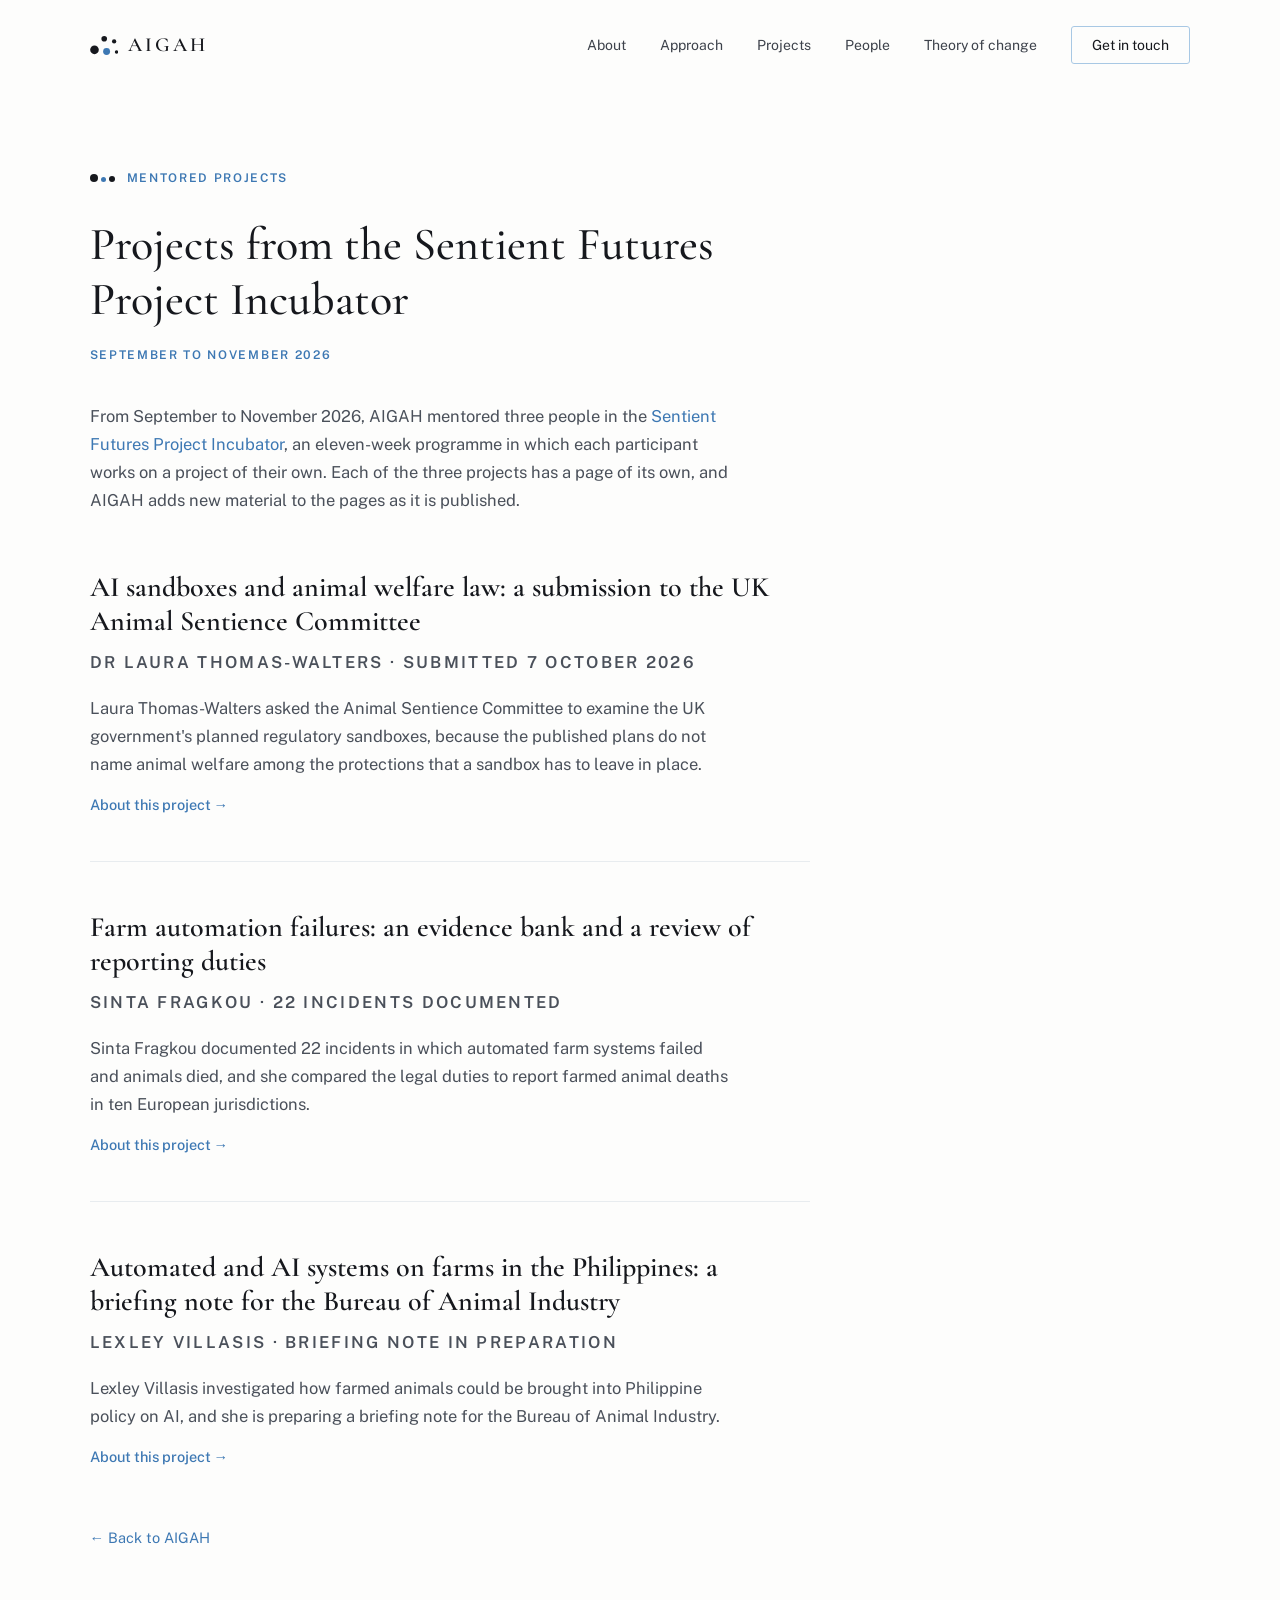
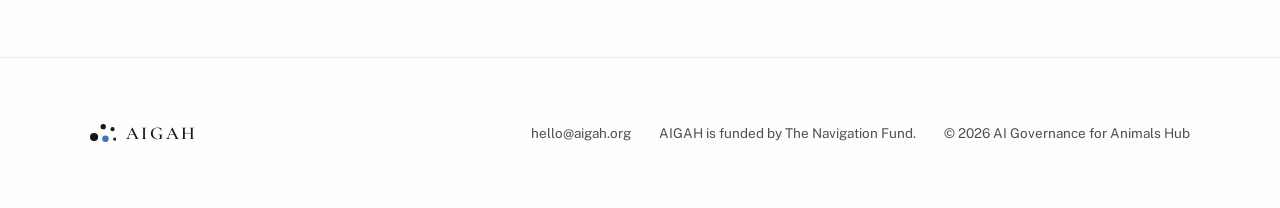
==== incubator/index.html @ 16ff51eb "Add pages for the three Sentient Futures incubator projects Each project gets a page of its own unde" ====
<!DOCTYPE html>
<html lang="en-GB">
<head>
  <meta charset="utf-8">
  <meta name="viewport" content="width=device-width, initial-scale=1">
  <title>Projects from the Sentient Futures Project Incubator – AIGAH</title>
  <meta name="description" content="Three projects that AIGAH mentored in the Sentient Futures Project Incubator in autumn 2026: a submission to the UK Animal Sentience Committee, an evidence bank of farm automation failures, and a briefing note for the Philippines.">
  <meta property="og:title" content="Projects from the Sentient Futures Project Incubator – AIGAH">
  <meta property="og:description" content="Three projects that AIGAH mentored in the Sentient Futures Project Incubator in autumn 2026: a submission to the UK Animal Sentience Committee, an evidence bank of farm automation failures, and a briefing note for the Philippines.">
  <meta property="og:image" content="https://aigah.org/assets/og-image.png">
  <meta property="og:type" content="website">
  <meta property="og:url" content="https://aigah.org/incubator/">
  <link rel="icon" href="../assets/favicon.svg" type="image/svg+xml">
  <link rel="icon" href="../assets/favicon-512.png" type="image/png" sizes="512x512">
  <link rel="apple-touch-icon" href="../assets/favicon-512.png">
  <link rel="preconnect" href="https://fonts.googleapis.com">
  <link rel="preconnect" href="https://fonts.gstatic.com" crossorigin>
  <link href="https://fonts.googleapis.com/css2?family=Cormorant+Garamond:wght@500;600&family=Public+Sans:wght@400;500;600&display=swap" rel="stylesheet">
  <link rel="stylesheet" href="../css/style.css">
</head>
<body>

  <header class="site-header">
    <a href="../index.html" class="wordmark"><svg class="wordmark-dots" viewBox="0 0 64 44" aria-hidden="true"><circle cx="10" cy="32" r="10" fill="#16181d"/><circle cx="32.5" cy="6.5" r="6.5" fill="#16181d"/><circle cx="38" cy="36" r="8" fill="#3d78b3"/><circle cx="55.5" cy="12.5" r="5" fill="#16181d"/><circle cx="61" cy="37" r="4" fill="#16181d"/></svg>AIGAH</a>
    <button class="menu-toggle" aria-expanded="false" aria-controls="site-nav">Menu</button>
    <nav class="site-nav" id="site-nav">
      <a href="../index.html#about">About</a>
      <a href="../index.html#approach">Approach</a>
      <a href="../index.html#projects">Projects</a>
      <a href="../index.html#people">People</a>
      <a href="../theory-of-change.html">Theory of change</a>
      <a href="../index.html#contact" class="nav-cta">Get in touch</a>
    </nav>
  </header>

  <main class="subpage incubator-page">
    <div class="eyebrow">
      <span class="eyebrow-dots"><span></span><span></span><span></span></span>
      <span class="eyebrow-label">Mentored projects</span>
    </div>

    <h1>Projects from the Sentient Futures Project Incubator</h1>
    <p class="subpage-status">September to November 2026</p>
    <p>From September to November 2026, AIGAH mentored three people in the <a href="https://www.sentientfutures.ai/incubator/" target="_blank" rel="noopener">Sentient Futures Project Incubator</a>, an eleven-week programme in which each participant works on a project of their own. Each of the three projects has a page of its own, and AIGAH adds new material to the pages as it is published.</p>

    <div class="incubator-list">
      <div class="project">
        <h3>AI sandboxes and animal welfare law: a submission to the UK Animal Sentience Committee</h3>
        <p class="project-status">Dr Laura Thomas-Walters · Submitted 7 October 2026</p>
        <p>Laura Thomas-Walters asked the Animal Sentience Committee to examine the UK government's planned regulatory sandboxes, because the published plans do not name animal welfare among the protections that a sandbox has to leave in place.</p>
        <div class="project-links">
          <a href="uk.html">About this project&nbsp;&rarr;</a>
        </div>
      </div>

      <div class="project">
        <h3>Farm automation failures: an evidence bank and a review of reporting duties</h3>
        <p class="project-status">Sinta Fragkou · 22 incidents documented</p>
        <p>Sinta Fragkou documented 22 incidents in which automated farm systems failed and animals died, and she compared the legal duties to report farmed animal deaths in ten European jurisdictions.</p>
        <div class="project-links">
          <a href="evidence-bank.html">About this project&nbsp;&rarr;</a>
        </div>
      </div>

      <div class="project">
        <h3>Automated and AI systems on farms in the Philippines: a briefing note for the Bureau of Animal Industry</h3>
        <p class="project-status">Lexley Villasis · Briefing note in preparation</p>
        <p>Lexley Villasis investigated how farmed animals could be brought into Philippine policy on AI, and she is preparing a briefing note for the Bureau of Animal Industry.</p>
        <div class="project-links">
          <a href="philippines.html">About this project&nbsp;&rarr;</a>
        </div>
      </div>
    </div>

    <a href="../index.html#people" class="back-link">&larr; Back to AIGAH</a>
  </main>

  <footer class="site-footer">
    <span class="footer-wordmark"><svg class="wordmark-dots" viewBox="0 0 64 44" aria-hidden="true"><circle cx="10" cy="32" r="10" fill="#16181d"/><circle cx="32.5" cy="6.5" r="6.5" fill="#16181d"/><circle cx="38" cy="36" r="8" fill="#3d78b3"/><circle cx="55.5" cy="12.5" r="5" fill="#16181d"/><circle cx="61" cy="37" r="4" fill="#16181d"/></svg>AIGAH</span>
    <div class="footer-meta">
      <a href="mailto:hello@aigah.org">hello@aigah.org</a>
      <span>AIGAH is funded by <a href="https://www.navigation.org/" target="_blank" rel="noopener">The Navigation Fund</a>.</span>
      <span>&copy; 2026 AI Governance for Animals Hub</span>
    </div>
  </footer>

  <script src="../js/site.js"></script>
</body>
</html>
---- css/style.css ----
/* ==========================================================================
   AIGAH — AI Governance for Animals Hub
   Shared stylesheet. Design system per design_handoff_aigah_website/README.md
   Palette: strictly white / near-black / one blue.
   ========================================================================== */

/* ---- Base ---------------------------------------------------------------- */

* {
  box-sizing: border-box;
}

html {
  scroll-behavior: smooth;
}

body {
  margin: 0;
  background: #fdfdfc;
  color: #16181d;
  font-family: 'Public Sans', sans-serif;
}

a {
  color: #3d78b3;
  text-decoration: none;
}

a:hover {
  color: #2c5f93;
}

.visually-hidden {
  position: absolute;
  width: 1px;
  height: 1px;
  padding: 0;
  margin: -1px;
  overflow: hidden;
  clip: rect(0 0 0 0);
  white-space: nowrap;
  border: 0;
}

/* ---- Header (sticky) ----------------------------------------------------- */

.site-header {
  position: sticky;
  top: 0;
  z-index: 10;
  display: flex;
  align-items: center;
  justify-content: space-between;
  padding: 26px 7vw;
  background: rgba(253, 253, 252, 0.85);
  -webkit-backdrop-filter: blur(8px);
  backdrop-filter: blur(8px);
  border-bottom: 1px solid transparent;
  transition: border-color 0.2s ease;
}

.site-header.scrolled {
  border-bottom-color: #e8ecef;
}

.wordmark {
  display: inline-flex;
  align-items: center;
  gap: 10px;
  font-family: 'Cormorant Garamond', serif;
  font-weight: 600;
  font-size: 20px;
  letter-spacing: 0.15em;
  color: #16181d;
}

.wordmark-dots {
  width: 28px;
  height: 19px;
  flex: none;
}

.wordmark:hover {
  color: #16181d;
}

.site-nav {
  display: flex;
  align-items: center;
  gap: 34px;
  font-size: 14px;
}

.site-nav a {
  color: #3d424b;
}

.site-nav a:hover {
  color: #2c5f93;
}

.site-nav a[aria-current='page'] {
  color: #16181d;
}

.nav-cta {
  border: 1px solid #a8c8e4;
  border-radius: 3px;
  padding: 10px 20px;
  color: #16181d !important;
}

.nav-cta:hover {
  background: #eaf2fa;
  color: #16181d !important;
}

.menu-toggle {
  display: none;
  font-family: 'Public Sans', sans-serif;
  font-size: 14px;
  color: #3d424b;
  background: none;
  border: 1px solid #e8ecef;
  border-radius: 3px;
  padding: 10px 18px;
  cursor: pointer;
}

/* Anchored sections clear the sticky header */
[id] {
  scroll-margin-top: 96px;
}

/* ---- Hero ---------------------------------------------------------------- */

.hero {
  position: relative;
  overflow: hidden;
  padding: 15vh 7vw 17vh;
}

.hero-shape {
  position: absolute;
}

.hero-shape-1 {
  top: -120px;
  left: 50%;
  transform: translateX(-50%);
  width: 760px;
  height: 580px;
  border-radius: 50%;
  background: radial-gradient(circle, #c4dcf2 0%, rgba(196, 220, 242, 0) 66%);
  filter: blur(46px);
}

.hero-shape-2 {
  top: 120px;
  left: -140px;
  width: 460px;
  height: 460px;
  background: radial-gradient(circle, #dcebf7 0%, rgba(220, 235, 247, 0) 68%);
  transform: rotate(20deg);
  filter: blur(50px);
}

.hero-shape-3 {
  bottom: -220px;
  right: -100px;
  width: 520px;
  height: 520px;
  border-radius: 50%;
  background: radial-gradient(circle, #d3e5f4 0%, rgba(211, 229, 244, 0) 68%);
  filter: blur(52px);
}

.hero-content {
  position: relative;
  display: flex;
  flex-direction: column;
  align-items: center;
  gap: 22px;
  text-align: center;
}

.hero h1 {
  margin: 0;
  font-family: 'Cormorant Garamond', serif;
  font-weight: 600;
  font-size: clamp(64px, 9vw, 108px);
  line-height: 1;
  letter-spacing: 0.16em;
  /* optical centering: cancel trailing letterspace */
  margin-right: -0.16em;
  color: #16181d;
}

.hero-subline {
  font-size: clamp(12px, 1.2vw, 15px);
  font-weight: 500;
  letter-spacing: 0.18em;
  text-transform: uppercase;
  color: #4a505a;
  margin-right: -0.18em;
}

/* ---- Current-action line ------------------------------------------------- */

.current-action {
  border-top: 1px solid #e8ecef;
  border-bottom: 1px solid #e8ecef;
  padding: 18px 7vw;
  font-size: 15px;
  line-height: 1.6;
  color: #4a505a;
}

.current-action strong {
  font-weight: 600;
  color: #16181d;
}

/* Avoid a doubled hairline when the current-action block is present:
   the following section drops its own top border. */
.current-action + section {
  border-top: none;
}

/* ---- Sections (shared pattern) ------------------------------------------- */

section {
  border-top: 1px solid #e8ecef;
}

.section-split {
  padding: 110px 7vw;
  display: grid;
  grid-template-columns: minmax(140px, 220px) 1fr;
  gap: 48px;
}

.section-stacked {
  padding: 110px 7vw;
}

.section-stacked .eyebrow {
  margin-bottom: 56px;
}

.eyebrow {
  display: flex;
  align-items: baseline;
  gap: 12px;
}

.eyebrow-dots {
  display: inline-flex;
  gap: 3px;
  align-items: flex-end;
}

.eyebrow-dots span {
  border-radius: 50%;
  background: #16181d;
}

.eyebrow-dots span:nth-child(1) {
  width: 8px;
  height: 8px;
}

.eyebrow-dots span:nth-child(2) {
  width: 5px;
  height: 5px;
  background: #3d78b3;
}

.eyebrow-dots span:nth-child(3) {
  width: 6px;
  height: 6px;
}

.eyebrow-label {
  font-size: 12px;
  font-weight: 600;
  letter-spacing: 0.14em;
  text-transform: uppercase;
  color: #3d78b3;
}

section h2 {
  margin: 0 0 26px;
  font-family: 'Cormorant Garamond', serif;
  font-weight: 500;
  font-size: clamp(32px, 3.6vw, 46px);
  line-height: 1.2;
  color: #16181d;
  max-width: 640px;
  text-wrap: pretty;
}

section p {
  margin: 0 0 18px;
  font-size: 16.5px;
  line-height: 1.7;
  color: #4a505a;
  max-width: 580px;
  text-wrap: pretty;
}

section p:last-child {
  margin-bottom: 0;
}

/* ---- Our work ------------------------------------------------------------ */

.work-grid {
  display: grid;
  grid-template-columns: repeat(auto-fit, minmax(260px, 1fr));
  gap: 56px;
}

.work-grid h3 {
  margin: 0 0 14px;
  font-family: 'Cormorant Garamond', serif;
  font-weight: 600;
  font-size: 28px;
  color: #16181d;
}

.work-grid p {
  margin: 0;
  font-size: 15.5px;
  line-height: 1.7;
  color: #4a505a;
  text-wrap: pretty;
}

/* ---- Current projects ---------------------------------------------------- */

.project {
  max-width: 720px;
}

.project + .project {
  border-top: 1px solid #e8ecef;
  margin-top: 48px;
  padding-top: 48px;
}

.project h3 {
  margin: 0 0 10px;
  font-family: 'Cormorant Garamond', serif;
  font-weight: 600;
  font-size: 28px;
  color: #16181d;
  text-wrap: pretty;
}

.project-status {
  margin: 0 0 16px;
  font-size: 12px;
  font-weight: 600;
  letter-spacing: 0.14em;
  text-transform: uppercase;
  color: #3d78b3;
}

.project p {
  margin: 0 0 16px;
  font-size: 15.5px;
  line-height: 1.7;
  color: #4a505a;
  max-width: 640px;
  text-wrap: pretty;
}

.project-links {
  display: flex;
  flex-wrap: wrap;
  gap: 8px 24px;
  font-size: 14.5px;
  font-weight: 500;
}

/* ---- People -------------------------------------------------------------- */

.people-grid {
  display: grid;
  grid-template-columns: minmax(140px, 220px) 1fr;
  gap: 48px;
  align-items: start;
}

/* a second person card (founder, then team) */
.people-grid + .people-grid {
  margin-top: 56px;
}

.people-grid img {
  display: block;
  width: 100%;
  max-width: 220px;
  height: auto;
  border-radius: 3px;
  background: #e8ecef;
}

.people-name {
  margin: 0 0 12px;
  font-family: 'Cormorant Garamond', serif;
  font-weight: 600;
  font-size: 24px;
  color: #16181d;
}

/* ---- Get in touch -------------------------------------------------------- */

.contact {
  position: relative;
  overflow: hidden;
  padding: 100px 7vw;
  text-align: center;
}

.contact-shape {
  position: absolute;
  bottom: -260px;
  left: 50%;
  transform: translateX(-50%);
  width: 680px;
  height: 480px;
  border-radius: 50%;
  background: radial-gradient(circle, #dcebf7 0%, rgba(220, 235, 247, 0) 68%);
  filter: blur(50px);
}

.contact-content {
  position: relative;
  display: flex;
  flex-direction: column;
  align-items: center;
  gap: 24px;
}

.contact h2 {
  margin: 0;
  font-size: clamp(30px, 3.2vw, 42px);
  max-width: 560px;
}

.contact p {
  margin: 0;
  font-size: 16px;
  line-height: 1.65;
  max-width: 480px;
}

.newsletter-form {
  display: flex;
  gap: 12px;
  width: 100%;
  max-width: 480px;
}

.newsletter-form input[type='email'] {
  flex: 1;
  min-width: 0;
  font-family: 'Public Sans', sans-serif;
  font-size: 14px;
  color: #16181d;
  background: #fdfdfc;
  border: 1px solid #e8ecef;
  border-radius: 3px;
  padding: 14px 16px;
}

.newsletter-form input[type='email']::placeholder {
  color: #5a5f68;
}

.newsletter-form input[type='email']:focus {
  outline: none;
  border-color: #a8c8e4;
}

.newsletter-form button {
  font-family: 'Public Sans', sans-serif;
  font-size: 14px;
  color: #fff;
  background: #16181d;
  border: none;
  border-radius: 3px;
  padding: 14px 28px;
  cursor: pointer;
  white-space: nowrap;
}

.newsletter-form button:hover {
  background: #2c3038;
}

.newsletter-message {
  margin: 0;
  font-size: 14.5px;
  line-height: 1.6;
  color: #4a505a;
}

.newsletter-message[hidden] {
  display: none;
}

.contact-alt {
  margin: 0;
  font-size: 14.5px;
  color: #5a5f68;
}

/* ---- Footer -------------------------------------------------------------- */

.site-footer {
  border-top: 1px solid #e8ecef;
  padding: 64px 7vw;
  display: flex;
  flex-wrap: wrap;
  align-items: center;
  justify-content: space-between;
  gap: 24px;
}

.footer-wordmark {
  display: inline-flex;
  align-items: center;
  gap: 10px;
  font-family: 'Cormorant Garamond', serif;
  font-weight: 600;
  font-size: 18px;
  letter-spacing: 0.15em;
  color: #16181d;
}

.footer-wordmark .wordmark-dots {
  width: 26px;
  height: 18px;
}

.footer-meta {
  display: flex;
  flex-wrap: wrap;
  gap: 8px 28px;
  font-size: 13.5px;
  color: #4a505a;
}

.footer-meta a {
  color: #4a505a;
}

.footer-meta a:hover {
  color: #3d78b3;
}

/* ---- Sub-page ------------------------------------------------------------ */

.subpage {
  padding: 80px 7vw 110px;
  border-top: none;
}

.subpage .eyebrow {
  margin-bottom: 32px;
}

.subpage h1 {
  margin: 0 0 18px;
  font-family: 'Cormorant Garamond', serif;
  font-weight: 500;
  font-size: clamp(32px, 3.6vw, 46px);
  line-height: 1.2;
  color: #16181d;
  max-width: 720px;
  text-wrap: pretty;
}

.subpage .subpage-status {
  margin: 0 0 36px;
  font-size: 12px;
  font-weight: 600;
  letter-spacing: 0.14em;
  text-transform: uppercase;
  color: #3d78b3;
}

.subpage p {
  margin: 0 0 18px;
  font-size: 16.5px;
  line-height: 1.7;
  color: #4a505a;
  max-width: 640px;
  text-wrap: pretty;
}

.subpage-links {
  margin: 44px 0 0;
  display: flex;
  flex-direction: column;
  gap: 18px;
  font-size: 16px;
  font-weight: 500;
}

.subpage-links .link-note {
  margin: -12px 0 0;
  font-size: 13.5px;
  font-weight: 400;
  color: #5a5f68;
}

.back-link {
  display: inline-block;
  margin-top: 64px;
  font-size: 14.5px;
}

/* ---- Section intro (stacked sections with a heading) -------------------- */

.section-stacked .eyebrow:has(+ h2) {
  margin-bottom: 32px;
}

.section-intro {
  margin: 0 0 56px;
  max-width: 640px;
}

/* ---- Approach: the three layers ------------------------------------------ */

.layers {
  display: grid;
  grid-template-columns: repeat(3, minmax(0, 1fr));
  grid-template-rows: repeat(7, auto);
}

/* each layer is a spine that runs down into the shared thread below */
.layer {
  position: relative;
  grid-row: span 7;
  display: grid;
  grid-template-rows: subgrid;
  padding: 0 28px 32px 24px;
  border-left: 2px solid #3d78b3;
}

.layer::before {
  content: '';
  position: absolute;
  top: -1px;
  left: -7px;
  width: 12px;
  height: 12px;
  border-radius: 50%;
  background: #3d78b3;
}

.layer .layer-num {
  margin: 0 0 14px;
  font-size: 13px;
  font-weight: 600;
  line-height: 1;
  letter-spacing: 0.14em;
  color: #3d78b3;
}

.layer-name {
  margin: 0 0 6px;
  font-family: 'Cormorant Garamond', serif;
  font-weight: 600;
  font-size: 28px;
  line-height: 1.2;
  color: #16181d;
}

.layer .layer-gist {
  margin: 0 0 20px;
  font-size: 14px;
  line-height: 1.5;
  color: #5a5f68;
}

.layer-row {
  padding: 14px 0 16px;
  border-top: 1px solid #e8ecef;
}

.layer-row .layer-label {
  margin: 0 0 6px;
  font-size: 11.5px;
  font-weight: 600;
  line-height: 1.5;
  letter-spacing: 0.14em;
  text-transform: uppercase;
  color: #3d78b3;
}

.layer-row p:not(.layer-label) {
  margin: 0;
  font-size: 15px;
  line-height: 1.65;
  color: #4a505a;
}

.layers-thread {
  position: relative;
  padding: 20px 0 0 24px;
  border-top: 2px solid #3d78b3;
}

.layers-thread::after {
  content: '';
  position: absolute;
  top: -7px;
  right: -2px;
  border-left: 12px solid #3d78b3;
  border-top: 6px solid transparent;
  border-bottom: 6px solid transparent;
}

.layers-thread p {
  max-width: min(720px, calc(100% - 240px));
  font-size: 16.5px;
  color: #16181d;
}

.layers-thread .layers-thread-end {
  position: absolute;
  top: 14px;
  right: 0;
  margin: 0;
  max-width: none;
  font-size: 11.5px;
  font-weight: 600;
  letter-spacing: 0.14em;
  text-transform: uppercase;
  color: #3d78b3;
}

.layers-thread strong {
  font-weight: 600;
}

.layers-hub {
  margin-top: 44px;
  display: grid;
  grid-template-columns: minmax(140px, 220px) 1fr;
  gap: 48px;
  padding: 28px 32px;
  border: 1px solid #a8c8e4;
}

.layers-hub .layers-hub-title {
  margin: 0;
  font-family: 'Cormorant Garamond', serif;
  font-weight: 600;
  font-size: 24px;
  line-height: 1.25;
  color: #16181d;
}

.layers-hub p {
  max-width: 640px;
}

.hub-list {
  list-style: none;
  margin: 0 0 18px;
  padding: 0;
}

.hub-list li {
  max-width: 680px;
  margin: 0 0 10px;
  font-size: 15.5px;
  line-height: 1.65;
  color: #4a505a;
}

.hub-list strong {
  font-weight: 600;
  color: #16181d;
}

.layers-hub .layers-hub-link {
  font-size: 14.5px;
  font-weight: 500;
}

/* ---- Why now: timeline ---------------------------------------------------- */

.timeline-legend {
  display: flex;
  align-items: center;
  gap: 8px;
  margin: 0 0 28px;
  font-size: 13px;
  color: #5a5f68;
}

.legend-dot {
  display: inline-block;
  width: 9px;
  height: 9px;
  border-radius: 50%;
}

.legend-aigah {
  background: #3d78b3;
}

.legend-window {
  margin-left: 18px;
  background: #16181d;
}

.timeline {
  list-style: none;
  margin: 0;
  padding: 0;
  max-width: 780px;
}

.timeline-item {
  display: grid;
  grid-template-columns: 160px 1fr;
}

.timeline-item .timeline-date {
  margin: 0;
  padding: 0 28px 26px 0;
  font-size: 12.5px;
  font-weight: 600;
  line-height: 26px;
  letter-spacing: 0.1em;
  text-transform: uppercase;
  color: #16181d;
}

.timeline-body {
  position: relative;
  padding: 0 0 26px 28px;
  border-left: 1px solid #e8ecef;
}

.timeline-body::before {
  content: '';
  position: absolute;
  top: 8px;
  left: -5px;
  width: 9px;
  height: 9px;
  border-radius: 50%;
  background: #16181d;
}

.is-aigah .timeline-body::before {
  background: #3d78b3;
}

.timeline-body p {
  margin: 0;
  font-size: 15.5px;
  line-height: 26px;
  color: #4a505a;
}

.timeline-item.is-past .timeline-date,
.timeline-item.is-past .timeline-body p {
  color: #5a5f68;
}

.is-past .timeline-body::before {
  background: #a8c8e4;
}

.timeline-item:last-child .timeline-body,
.timeline-item:last-child .timeline-date {
  padding-bottom: 0;
}

/* ---- People: role line and the people working with AIGAH ----------------- */

.people-role {
  margin: -6px 0 14px;
  font-size: 12px;
  font-weight: 600;
  letter-spacing: 0.14em;
  text-transform: uppercase;
  color: #3d78b3;
}

.people-group {
  margin-top: 72px;
  padding-top: 48px;
  border-top: 1px solid #e8ecef;
}

.people-group-title {
  margin: 0 0 14px;
  font-family: 'Cormorant Garamond', serif;
  font-weight: 600;
  font-size: 28px;
  color: #16181d;
}

.people-group > p {
  max-width: 640px;
}

.mentees,
.advisors {
  list-style: none;
  margin: 36px 0 0;
  padding: 0;
  display: grid;
  grid-template-columns: repeat(auto-fit, minmax(240px, 1fr));
  gap: 40px 48px;
}

.mentees .people-name,
.advisors .people-name {
  margin: 0 0 8px;
  font-size: 22px;
}

/* linked names keep the heading colour; a thin blue underline marks the link */
.people-name a {
  color: inherit;
  text-decoration: underline;
  text-decoration-color: #3d78b3;
  text-decoration-thickness: 1px;
  text-underline-offset: 4px;
}

.people-name a:hover {
  color: #3d78b3;
}

/* optional portrait above a name (advisors, mentees) */
.mentees img,
.advisors img {
  display: block;
  width: 120px;
  height: 120px;
  margin: 0 0 18px;
  object-fit: cover;
  border-radius: 3px;
  background: #e8ecef;
}

.advisors .advisor-who {
  margin: 0;
  font-size: 15px;
  line-height: 1.65;
  color: #4a505a;
}

.mentees .mentee-who {
  margin: 0 0 12px;
  font-size: 14px;
  line-height: 1.6;
  color: #5a5f68;
}

.mentees .mentee-project {
  margin: 0 0 12px;
  font-size: 15.5px;
  line-height: 1.65;
  color: #16181d;
}

.mentees .mentee-when {
  margin: 0;
  font-size: 12px;
  font-weight: 600;
  letter-spacing: 0.14em;
  text-transform: uppercase;
  color: #3d78b3;
}

/* ---- Get involved: by audience ------------------------------------------- */

.audience-grid {
  display: grid;
  grid-template-columns: repeat(auto-fit, minmax(260px, 1fr));
  gap: 56px;
}

.audience-grid h3 {
  margin: 0 0 14px;
  font-family: 'Cormorant Garamond', serif;
  font-weight: 600;
  font-size: 24px;
  line-height: 1.25;
  color: #16181d;
  text-wrap: pretty;
}

.audience-grid p {
  margin: 0;
  font-size: 15.5px;
  line-height: 1.7;
  color: #4a505a;
}

/* ---- Theory of change sub-page ------------------------------------------- */

.toc-page .toc-aims {
  margin: 44px 0 0;
  display: grid;
  grid-template-columns: minmax(0, 1fr) minmax(0, 2fr);
  gap: 20px;
}

.toc-aim {
  padding: 22px 24px;
  border: 1px solid #e8ecef;
}

.toc-aim-goal {
  border-color: #a8c8e4;
}

.toc-page .toc-aim-label {
  margin: 0 0 8px;
  font-size: 12px;
  font-weight: 600;
  letter-spacing: 0.14em;
  text-transform: uppercase;
  color: #3d78b3;
}

.toc-page .toc-aim-text {
  margin: 0;
  max-width: none;
  font-family: 'Cormorant Garamond', serif;
  font-weight: 500;
  font-size: 24px;
  line-height: 1.3;
  color: #16181d;
}

.toc-page .toc-lead {
  margin: 44px 0 28px;
  max-width: 720px;
}

.toc-grid {
  display: grid;
  grid-template-columns: 140px repeat(4, minmax(0, 1fr));
  grid-template-rows: auto repeat(4, auto);
  column-gap: 16px;
  row-gap: 22px;
}

.toc-rowlabels,
.toc-col {
  grid-row: 1 / span 5;
  display: grid;
  grid-template-rows: subgrid;
}

.toc-rowlabels {
  grid-column: 1;
}

.toc-rl {
  align-self: center;
  font-size: 11px;
  font-weight: 600;
  line-height: 1.5;
  letter-spacing: 0.12em;
  text-transform: uppercase;
  color: #5a5f68;
}

.toc-head {
  grid-row: 1;
  padding-bottom: 8px;
  border-bottom: 2px solid #16181d;
}

.toc-page .toc-head h2 {
  margin: 0 0 4px;
  font-family: 'Cormorant Garamond', serif;
  font-weight: 600;
  font-size: 24px;
  line-height: 1.2;
  color: #16181d;
}

.toc-page .toc-head p {
  margin: 0;
  font-size: 13px;
  line-height: 1.5;
  color: #5a5f68;
}

.toc-change { grid-row: 2; }
.toc-know { grid-row: 3; }
.toc-produce { grid-row: 4; }
.toc-do { grid-row: 5; }

.toc-cell {
  position: relative;
  padding: 14px 16px;
  border: 1px solid #e8ecef;
}

.toc-page .toc-cell p {
  margin: 0;
  max-width: none;
  font-size: 14.5px;
  line-height: 1.6;
  color: #4a505a;
}

.toc-page .toc-change p {
  font-weight: 500;
  color: #16181d;
}

/* per-cell labels: for screen readers on wide screens, visible when stacked */
.toc-page .toc-cell .toc-label {
  position: absolute;
  width: 1px;
  height: 1px;
  overflow: hidden;
  clip: rect(0 0 0 0);
  white-space: nowrap;
}

/* arrows: each column reads from the bottom up */
.toc-know::after,
.toc-produce::after,
.toc-do::after {
  content: '\2191';
  position: absolute;
  top: -21px;
  left: 50%;
  transform: translateX(-50%);
  font-size: 14px;
  line-height: 20px;
  color: #3d78b3;
}

.toc-hub .toc-head {
  border-bottom-color: #3d78b3;
}

.toc-hub .toc-cell {
  border-color: #a8c8e4;
}

.toc-page .toc-note {
  margin: 18px 0 0;
  font-size: 13.5px;
  color: #5a5f68;
}

.toc-page .toc-subhead {
  margin: 80px 0 24px;
  font-family: 'Cormorant Garamond', serif;
  font-weight: 500;
  font-size: clamp(26px, 2.6vw, 34px);
  line-height: 1.2;
  color: #16181d;
}

.glossary {
  margin: 0;
  display: grid;
  grid-template-columns: minmax(160px, 240px) 1fr;
  gap: 14px 32px;
  max-width: 900px;
}

.glossary dt {
  font-size: 14.5px;
  font-weight: 600;
  line-height: 1.65;
  color: #16181d;
}

.glossary dd {
  margin: 0;
  font-size: 14.5px;
  line-height: 1.65;
  color: #4a505a;
}

.toc-page .toc-extended {
  margin-top: 56px;
}

/* ---- Wide-to-narrow for the new components ------------------------------- */

@media (max-width: 1000px) {
  .toc-grid {
    display: block;
  }

  .toc-rowlabels {
    display: none;
  }

  .toc-col {
    display: flex;
    flex-direction: column;
    gap: 22px;
    margin-bottom: 48px;
  }

  .toc-page .toc-cell .toc-label {
    position: static;
    width: auto;
    height: auto;
    overflow: visible;
    clip: auto;
    white-space: normal;
    margin: 0 0 6px;
    font-size: 11px;
    font-weight: 600;
    letter-spacing: 0.12em;
    text-transform: uppercase;
    color: #3d78b3;
  }

  /* stacked, each column reads from the top down */
  .toc-know::after,
  .toc-produce::after,
  .toc-do::after {
    content: '\2193';
    top: auto;
    bottom: -21px;
  }
}

@media (max-width: 900px) {
  .layers {
    grid-template-columns: 1fr;
    grid-template-rows: none;
  }

  .layer {
    display: block;
    grid-row: auto;
    padding: 0 0 36px 22px;
  }

  .layers-thread {
    margin-top: 0;
    padding: 0 0 30px 22px;
    border-top: none;
    border-left: 2px solid #3d78b3;
  }

  .layers-thread p {
    max-width: none;
  }

  .layers-thread .layers-thread-end {
    position: static;
    margin: 0 0 8px;
  }

  .layers-thread::after {
    top: auto;
    right: auto;
    bottom: -10px;
    left: -7px;
    border-top: 12px solid #3d78b3;
    border-left: 6px solid transparent;
    border-right: 6px solid transparent;
    border-bottom: none;
  }

  .layers-hub {
    grid-template-columns: 1fr;
    gap: 12px;
    padding: 24px;
  }

  .toc-page .toc-aims {
    grid-template-columns: 1fr;
  }
}

@media (max-width: 720px) {
  .timeline-item {
    grid-template-columns: 108px 1fr;
  }

  .timeline-item .timeline-date {
    padding-right: 18px;
    font-size: 11.5px;
    line-height: 20px;
    letter-spacing: 0.08em;
  }

  .timeline-body {
    padding-left: 20px;
  }

  .timeline-body::before {
    top: 6px;
  }

  .timeline-body p {
    line-height: 22px;
  }

  .glossary {
    grid-template-columns: 1fr;
    gap: 4px;
  }

  .glossary dd {
    margin-bottom: 14px;
  }
}

/* ---- Responsive ---------------------------------------------------------- */

@media (max-width: 900px) {
  .site-nav {
    display: none;
    position: absolute;
    top: 100%;
    left: 0;
    right: 0;
    flex-direction: column;
    align-items: flex-start;
    gap: 0;
    padding: 8px 7vw 20px;
    background: rgba(253, 253, 252, 0.97);
    -webkit-backdrop-filter: blur(8px);
    backdrop-filter: blur(8px);
    border-bottom: 1px solid #e8ecef;
  }

  .site-nav.open {
    display: flex;
  }

  .site-nav a {
    padding: 12px 0;
  }

  .site-nav .nav-cta {
    margin-top: 8px;
    padding: 10px 20px;
  }

  .menu-toggle {
    display: block;
  }
}

@media (max-width: 720px) {
  .section-split,
  .people-grid {
    grid-template-columns: 1fr;
    gap: 32px;
  }

  .section-split {
    padding: 72px 7vw;
  }

  .section-stacked {
    padding: 72px 7vw;
  }

  .section-stacked .eyebrow {
    margin-bottom: 40px;
  }

  .contact {
    padding: 72px 7vw;
  }

  .newsletter-form {
    flex-direction: column;
  }

  .subpage {
    padding: 56px 7vw 72px;
  }
}

/* ---- Incubator project pages --------------------------------------------- */

/* links to the three project pages; the current page is underlined in blue */
.project-nav {
  display: flex;
  flex-wrap: wrap;
  gap: 4px 36px;
  margin: 0 0 56px;
  border-bottom: 1px solid #e8ecef;
}

.project-nav a {
  padding: 0 0 14px;
  margin-bottom: -1px;
  border-bottom: 2px solid transparent;
  font-size: 15.5px;
  font-weight: 500;
  color: #5a5f68;
}

.project-nav a:hover {
  color: #16181d;
}

.project-nav a[aria-current="page"] {
  color: #16181d;
  border-bottom-color: #3d78b3;
}

.project-nav .project-nav-all {
  margin-left: auto;
  font-size: 14.5px;
  font-weight: 400;
}

.subpage .panel-byline {
  margin: 0 0 10px;
  font-size: 15px;
  color: #5a5f68;
}

.subpage .panel-source {
  margin: 0 0 4px;
  font-size: 12px;
  font-weight: 600;
  letter-spacing: 0.14em;
  text-transform: uppercase;
  color: #5a5f68;
}

.subpage .panel-source + .panel-subhead {
  margin-top: 20px;
}

.panel-subhead {
  margin: 44px 0 16px;
  font-family: 'Cormorant Garamond', serif;
  font-weight: 600;
  font-size: 26px;
  color: #16181d;
}

.resources {
  margin: 0 0 8px;
  max-width: 640px;
}

.resources dt {
  margin: 0 0 4px;
  font-size: 16.5px;
  font-weight: 600;
  color: #16181d;
}

.resources dd {
  margin: 0 0 18px;
  font-size: 16.5px;
  line-height: 1.7;
  color: #4a505a;
}

.figures {
  margin: 0 0 8px;
  padding: 0 0 0 20px;
  max-width: 620px;
  font-size: 16.5px;
  line-height: 1.7;
  color: #4a505a;
}

.figures li {
  margin: 0 0 6px;
}

.material {
  list-style: none;
  margin: 0;
  padding: 0;
  max-width: 640px;
  border-top: 1px solid #e8ecef;
}

.material li {
  display: flex;
  flex-wrap: wrap;
  align-items: baseline;
  justify-content: space-between;
  gap: 4px 24px;
  padding: 14px 0;
  border-bottom: 1px solid #e8ecef;
  font-size: 15.5px;
  line-height: 1.55;
}

.material-title {
  flex: 1 1 320px;
  color: #4a505a;
}

a.material-title {
  color: #3d78b3;
  font-weight: 500;
}

a.material-title:hover {
  color: #2c5f93;
}

.material-note {
  font-size: 12px;
  font-weight: 600;
  letter-spacing: 0.14em;
  text-transform: uppercase;
  color: #8a909a;
}

.subpage .project-context {
  margin: 56px 0 0;
  padding-top: 24px;
  border-top: 1px solid #e8ecef;
  font-size: 14.5px;
  color: #5a5f68;
}

.project-context + .back-link {
  margin-top: 32px;
}

/* overview of the three projects */
.incubator-list {
  margin-top: 56px;
}

.incubator-list .project h3 {
  max-width: 720px;
}

/* link from a mentee entry on the home page to the project's page */
.mentees .mentee-link {
  margin: 12px 0 0;
  font-size: 14.5px;
  font-weight: 500;
}

@media (max-width: 720px) {
  .project-nav .project-nav-all {
    margin-left: 0;
  }
}
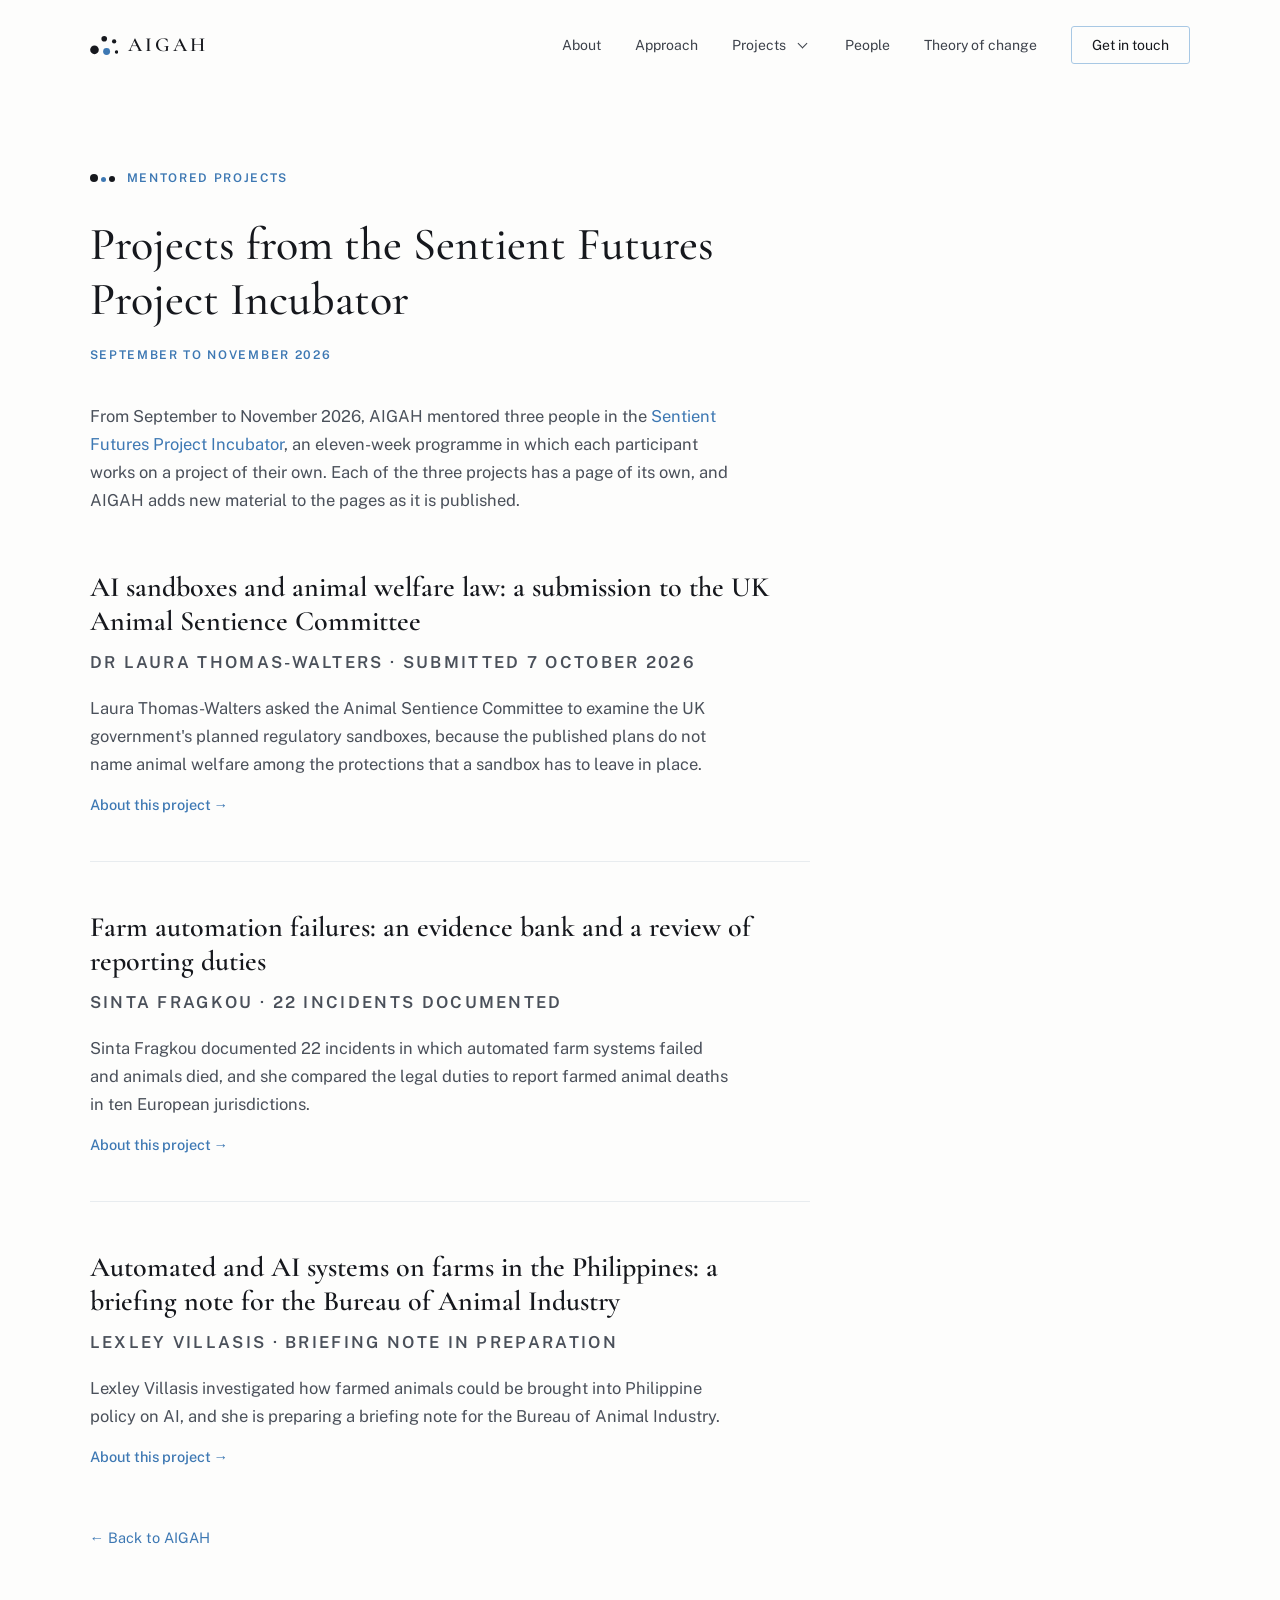
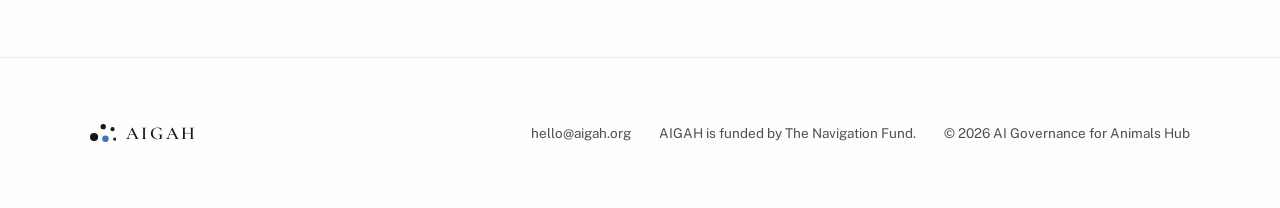
==== commit 4dac6d71: "Add a Projects menu to the header "Projects" in the header now opens a list of the six projects and " ====
--- a/incubator/index.html
+++ b/incubator/index.html
@@ -26,7 +26,19 @@
     <nav class="site-nav" id="site-nav">
       <a href="../index.html#about">About</a>
       <a href="../index.html#approach">Approach</a>
-      <a href="../index.html#projects">Projects</a>
+      <div class="nav-group">
+        <a href="../index.html#projects">Projects</a>
+        <button class="nav-sub-toggle" type="button" aria-expanded="false" aria-controls="nav-projects"><span class="visually-hidden">Show the list of projects</span></button>
+        <div class="nav-sub" id="nav-projects">
+          <a href="../index.html#gap-map">Regulatory gap map</a>
+          <a href="../index.html#criteria">Criteria for &ldquo;non-human welfare&rdquo;</a>
+          <a href="../incubator/uk.html">UK: Animal Sentience Committee</a>
+          <a href="../index.html#eu-consultation">EU consultation on high-risk AI</a>
+          <a href="../incubator/evidence-bank.html">Evidence bank of farm automation failures</a>
+          <a href="../incubator/philippines.html">Philippines: AI on farms</a>
+          <a href="../incubator/" class="nav-sub-all" aria-current="page">Sentient Futures incubator: all three projects</a>
+        </div>
+      </div>
       <a href="../index.html#people">People</a>
       <a href="../theory-of-change.html">Theory of change</a>
       <a href="../index.html#contact" class="nav-cta">Get in touch</a>
--- a/css/style.css
+++ b/css/style.css
@@ -125,6 +125,81 @@
   border-radius: 3px;
   padding: 10px 18px;
   cursor: pointer;
+}
+
+/* Projects menu: a list of project pages that opens under "Projects" */
+.nav-group {
+  position: relative;
+  display: inline-flex;
+  align-items: center;
+  gap: 7px;
+}
+
+.nav-sub-toggle {
+  display: inline-flex;
+  align-items: center;
+  justify-content: center;
+  width: 18px;
+  height: 18px;
+  padding: 0;
+  border: 0;
+  background: none;
+  cursor: pointer;
+}
+
+.nav-sub-toggle::before {
+  content: '';
+  width: 6px;
+  height: 6px;
+  border-right: 1.5px solid #3d424b;
+  border-bottom: 1.5px solid #3d424b;
+  transform: translateY(-2px) rotate(45deg);
+}
+
+.nav-group.open .nav-sub-toggle::before {
+  transform: translateY(2px) rotate(-135deg);
+}
+
+/* the top padding bridges the gap to the link, so the list stays open while the pointer moves down */
+.nav-sub {
+  display: none;
+  position: absolute;
+  top: 100%;
+  left: -21px;
+  padding-top: 16px;
+  z-index: 11;
+}
+
+.nav-sub::before {
+  content: '';
+  position: absolute;
+  inset: 16px 0 0 0;
+  background: #fdfdfc;
+  border: 1px solid #e8ecef;
+  border-radius: 3px;
+  z-index: -1;
+}
+
+.nav-group:hover .nav-sub,
+.nav-group.open .nav-sub {
+  display: block;
+}
+
+.nav-sub a {
+  display: block;
+  padding: 9px 20px;
+  white-space: nowrap;
+}
+
+.nav-sub a:first-child {
+  padding-top: 16px;
+}
+
+.nav-sub .nav-sub-all {
+  margin-top: 7px;
+  padding-top: 14px;
+  padding-bottom: 16px;
+  border-top: 1px solid #e8ecef;
 }
 
 /* Anchored sections clear the sticky header */
@@ -1362,6 +1437,40 @@
     padding: 10px 20px;
   }
 
+  /* in the phone menu the project pages are listed under "Projects", always visible */
+  .nav-group {
+    display: block;
+  }
+
+  .nav-group > a {
+    display: block;
+  }
+
+  .nav-sub-toggle {
+    display: none;
+  }
+
+  .nav-sub {
+    display: block;
+    position: static;
+    padding: 0 0 6px 16px;
+    border-left: 1px solid #e8ecef;
+  }
+
+  .nav-sub::before {
+    display: none;
+  }
+
+  .nav-sub a,
+  .nav-sub a:first-child,
+  .nav-sub .nav-sub-all {
+    margin: 0;
+    padding: 7px 0;
+    border: 0;
+    white-space: normal;
+    font-size: 13.5px;
+  }
+
   .menu-toggle {
     display: block;
   }
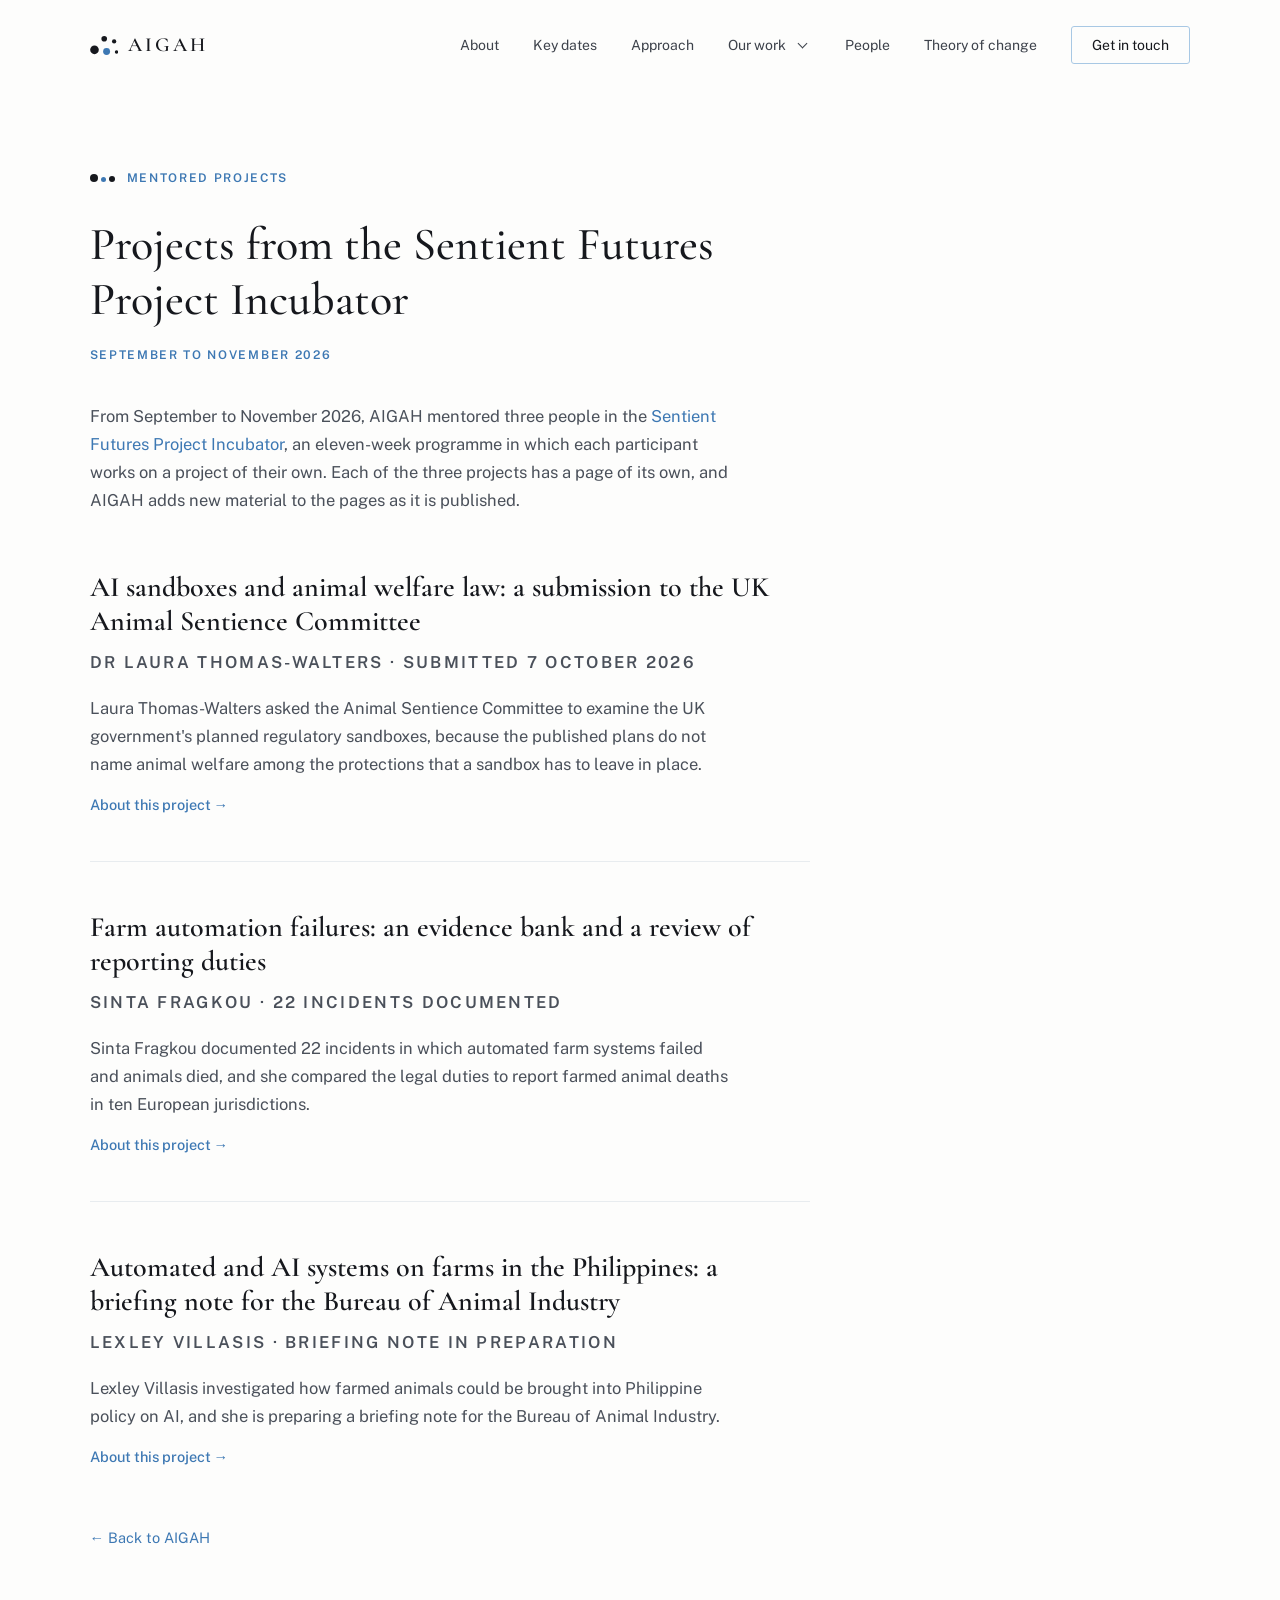
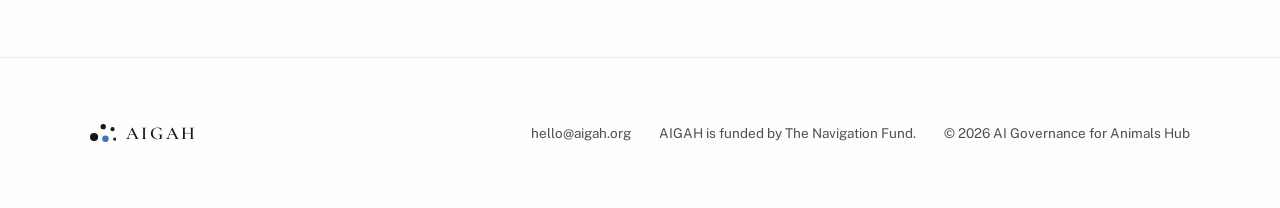
==== commit feb0989c: "Add the London workshop page and move Key dates below About The summary of the workshop of 30 Octobe" ====
--- a/incubator/index.html
+++ b/incubator/index.html
@@ -25,18 +25,21 @@
     <button class="menu-toggle" aria-expanded="false" aria-controls="site-nav">Menu</button>
     <nav class="site-nav" id="site-nav">
       <a href="../index.html#about">About</a>
+      <a href="../index.html#why">Key dates</a>
       <a href="../index.html#approach">Approach</a>
       <div class="nav-group">
-        <a href="../index.html#projects">Projects</a>
-        <button class="nav-sub-toggle" type="button" aria-expanded="false" aria-controls="nav-projects"><span class="visually-hidden">Show the list of projects</span></button>
+        <a href="../index.html#projects">Our work</a>
+        <button class="nav-sub-toggle" type="button" aria-expanded="false" aria-controls="nav-projects"><span class="visually-hidden">Show the list of our work</span></button>
         <div class="nav-sub" id="nav-projects">
           <a href="../index.html#gap-map">Regulatory gap map</a>
           <a href="../index.html#criteria">Criteria for &ldquo;non-human welfare&rdquo;</a>
-          <a href="../incubator/uk.html">UK: Animal Sentience Committee</a>
           <a href="../index.html#eu-consultation">EU consultation on high-risk AI</a>
-          <a href="../incubator/evidence-bank.html">Evidence bank of farm automation failures</a>
-          <a href="../incubator/philippines.html">Philippines: AI on farms</a>
-          <a href="../incubator/" class="nav-sub-all" aria-current="page">Sentient Futures incubator: all three projects</a>
+          <a href="../incubator/" class="nav-sub-head" aria-current="page">Sentient Futures incubator</a>
+          <a href="../incubator/uk.html" class="nav-sub-child">UK: Animal Sentience Committee</a>
+          <a href="../incubator/philippines.html" class="nav-sub-child">Philippines: AI on farms</a>
+          <a href="../incubator/evidence-bank.html" class="nav-sub-child">Evidence bank of farm automation failures</a>
+          <span class="nav-sub-head nav-sub-label">Events</span>
+          <a href="../workshops/london-2026.html" class="nav-sub-child">London workshop, 30 October 2026</a>
         </div>
       </div>
       <a href="../index.html#people">People</a>
--- a/css/style.css
+++ b/css/style.css
@@ -127,7 +127,7 @@
   cursor: pointer;
 }
 
-/* Projects menu: a list of project pages that opens under "Projects" */
+/* "Our work" menu: a list of project and event pages that opens under "Our work" */
 .nav-group {
   position: relative;
   display: inline-flex;
@@ -195,11 +195,28 @@
   padding-top: 16px;
 }
 
-.nav-sub .nav-sub-all {
+.nav-sub a:last-child {
+  padding-bottom: 16px;
+}
+
+/* the incubator's overview page, with its three project pages indented below it */
+.nav-sub .nav-sub-head {
   margin-top: 7px;
   padding-top: 14px;
-  padding-bottom: 16px;
   border-top: 1px solid #e8ecef;
+  font-weight: 500;
+}
+
+.nav-sub .nav-sub-child {
+  padding-left: 38px;
+}
+
+/* a heading inside the menu that is not a link itself, such as "Events" */
+.nav-sub .nav-sub-label {
+  display: block;
+  padding: 14px 20px 9px;
+  white-space: nowrap;
+  color: #5a5f68;
 }
 
 /* Anchored sections clear the sticky header */
@@ -1437,7 +1454,7 @@
     padding: 10px 20px;
   }
 
-  /* in the phone menu the project pages are listed under "Projects", always visible */
+  /* in the phone menu the project and event pages are listed under "Our work", always visible */
   .nav-group {
     display: block;
   }
@@ -1463,12 +1480,23 @@
 
   .nav-sub a,
   .nav-sub a:first-child,
-  .nav-sub .nav-sub-all {
+  .nav-sub a:last-child,
+  .nav-sub .nav-sub-head {
     margin: 0;
     padding: 7px 0;
     border: 0;
     white-space: normal;
     font-size: 13.5px;
+  }
+
+  .nav-sub a.nav-sub-child {
+    padding-left: 16px;
+  }
+
+  .nav-sub .nav-sub-label {
+    padding: 7px 0;
+    font-size: 13.5px;
+    white-space: normal;
   }
 
   .menu-toggle {
@@ -1677,3 +1705,94 @@
     margin-left: 0;
   }
 }
+
+/* ---- Workshop page -------------------------------------------------------- */
+
+/* the title of a talk or of a part of a working session */
+.workshop-page h3 {
+  margin: 40px 0 12px;
+  max-width: 640px;
+  font-size: 18px;
+  font-weight: 600;
+  line-height: 1.45;
+  color: #16181d;
+}
+
+.workshop-page .figures {
+  margin-bottom: 18px;
+  max-width: 640px;
+}
+
+/* the link to a speaker's slides, under the summary of the talk */
+.workshop-page .slides-link {
+  font-size: 15px;
+  font-weight: 500;
+}
+
+/* photographs on the workshop page */
+.workshop-page .photo {
+  margin: 8px 0 26px;
+  max-width: 640px;
+}
+
+.workshop-page .photo img {
+  display: block;
+  width: 100%;
+  height: auto;
+  border-radius: 3px;
+}
+
+.workshop-page .photo figcaption {
+  margin-top: 8px;
+  font-size: 13.5px;
+  line-height: 1.5;
+  color: #5a5f68;
+}
+
+/* the photograph at the top of the page, as wide as the title */
+.workshop-page .photo-lead {
+  margin: 28px 0 0;
+  max-width: 720px;
+}
+
+/* a group of photographs in two columns */
+.workshop-page .photo-group {
+  margin: 32px 0 8px;
+}
+
+.workshop-page .photo-group-images {
+  display: grid;
+  grid-template-columns: 1fr 1fr;
+  gap: 12px;
+}
+
+.workshop-page .photo-group-images img {
+  aspect-ratio: 3 / 2;
+  object-fit: cover;
+}
+
+@media (max-width: 560px) {
+  .workshop-page .photo-group-images {
+    gap: 8px;
+  }
+}
+
+/* a photograph on the home page, under the text of a section */
+.home-photo {
+  margin: 40px 0 0;
+  max-width: 580px;
+}
+
+.home-photo img {
+  display: block;
+  width: 100%;
+  height: auto;
+  border-radius: 3px;
+}
+
+.home-photo figcaption {
+  margin-top: 8px;
+  font-size: 13.5px;
+  line-height: 1.5;
+  color: #5a5f68;
+}
